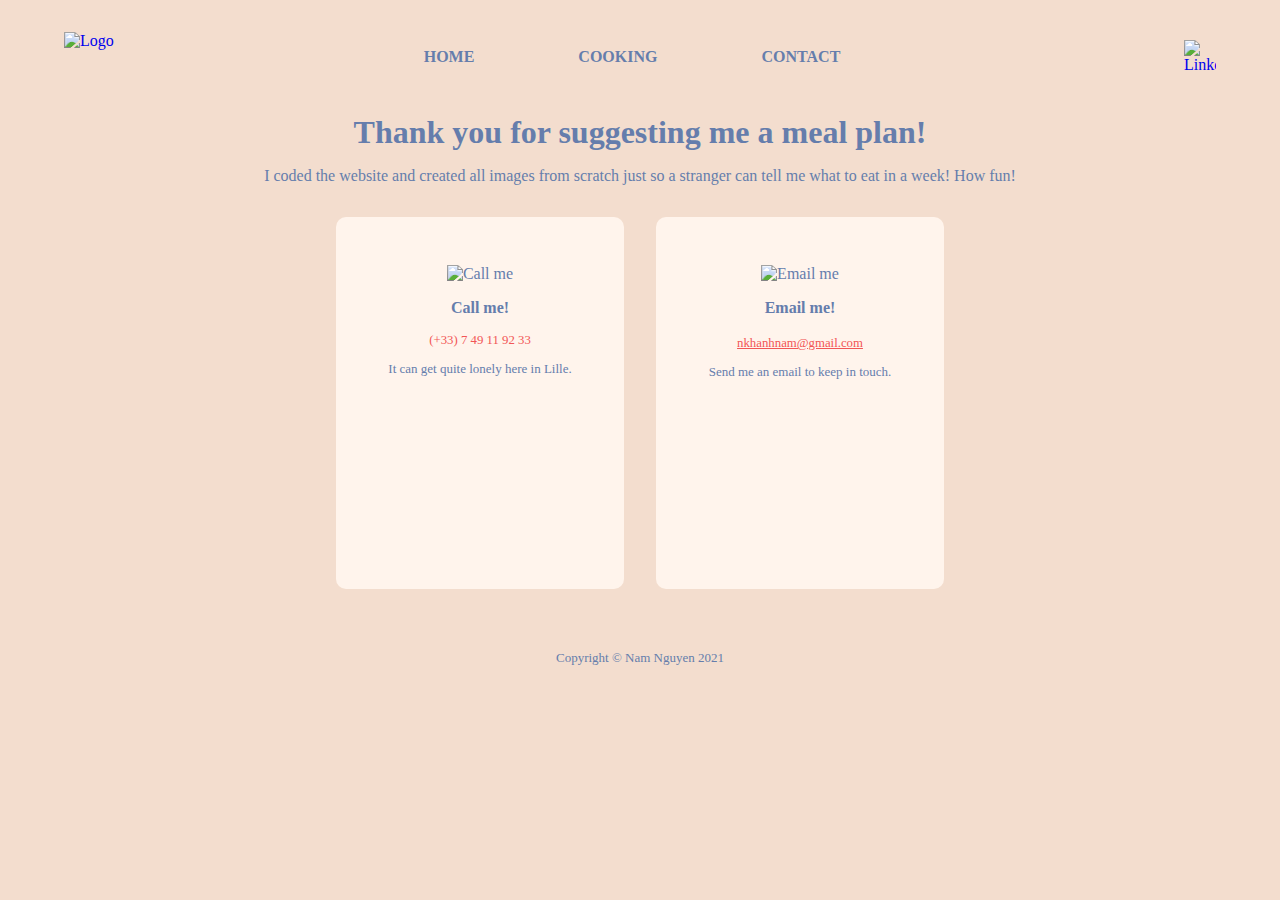
==== contact.html @ d8639057 "Add files via upload" ====
<!DOCTYPE html>
<html>
<head>
    <title>Chez Nam</title>
    <link rel="stylesheet" href="style.css" type="text/css" media="screen" charset="utf-8"/>
    <link rel="shortcut icon" type="image/svg" href="images/Tomato.svg"/>
    <script type="text/javascript" src="scripts/scripts.js"></script>
</head>
<body>
    <header>
        <a href="index.html"><img id="logo" src="images/Logo.svg" alt="Logo"/></a>
        <nav>
            <ul>
                <li><a href="index.html">Home</a></li>
                <li><a href="cooking.html">Cooking</a></li>
                <li><a href="contact.html">Contact</a></li>
            </ul>
        </nav>
        <a href="https://www.linkedin.com/in/nam-nguyen-130840203/" target="_blank"><img id="linkedin" src="images/linkedin.svg" alt="LinkedIn"/></a>
    </header>
    <section>
        <div class="result-text">
            <p class="page-title">Thank you for suggesting me a meal plan!</p>
            <p>I coded the website and created all images from scratch just so a stranger can tell me what to eat in a week! How fun!</p>
        </div>
        <div class="contact-boxes">
            <div class="box">
                <img src="images/Call.svg" alt="Call me"/>
                <p style="font-weight: bold; font-size:medium">Call me!</p>
                <p style="color: #F25656; font-size: 80%">(+33) 7 49 11 92 33</p>
                <p style="font-size: small">It can get quite lonely here in Lille.</p>
            </div>
            <div class="box">
                <img src="images/Email.svg" alt="Email me"/>
                <p style="font-weight: bold; font-size:medium">Email me!</p>
                <a style="color: #F25656; font-size: 80%" href="mailto:nkhanhnam@gmail.com">nkhanhnam@gmail.com</a>
                <p style="font-size: small">Send me an email to keep in touch.</p>
            </div>
    </section>
    <footer>
        <p style="text-align: center; padding-top: 32px; font-size: small;">
            Copyright &copy; Nam Nguyen 2021
        </p>
    </footer>
</body>
</html>
---- style.css ----
/* Fonts */
@font-face { font-family: Montserrat; src: url("./fonts/Montserrat-Regular.ttf"); }
@font-face { font-family: Montserrat; font-weight: lighter; src: url("./fonts/Montserrat-Light.ttf");}
@font-face { font-family: Montserrat; font-weight: bold; src: url("./fonts/Montserrat-Bold.ttf");}
@font-face { font-family: Montserrat; font-weight: bolder; src: url("./fonts/Montserrat-Black.ttf");}
@font-face { font-family: Montserrat; font-weight: medium; src: url("./fonts/Montserrat-Medium.ttf");}
@font-face { font-family: Montserrat; font-style: italic; src: url("./fonts/Montserrat-Italic.ttf");}

/*Logo*/
#logo {
    position: absolute;
    top: 32px;
    left: 64px;
    width: 112px;
}

#linkedin {
    position: absolute;
    top: 40px;
    right: 64px;
    width: 32px;
}

/*Navigation Bar*/
nav ul {
    list-style: none;
    padding: 32px 16px 0 0;
    text-align: center;
}

nav ul li {
    display: inline;
    margin-right: 50px;
    padding-right: 50px;
}

nav ul li:last-child {
    margin: 0px;
    padding: 0px;
}

nav a {
    font-family: Montserrat;
    font-weight: bolder;
    color: #657DAC;
    text-decoration: none;
    text-transform: uppercase;
}

nav a:hover {
    color: #F25656;
}

/*Result picture*/
.result-img, .result-text, .box {
    text-align: center;
    padding: 0 auto;
    margin: 0 auto;
}

.result-img, .contact-boxes {
    display: flex;
    align-items: center;
}

#lost, #won {
    flex: 5;
}

.result-buttons {
    flex: 3;
    max-height: 128px;
    border: none;
    border-radius: 10px;
    color: #fbfbfb;
    font-family: Montserrat;
    font-weight: bold;
    font-size: larger;
    padding: 16px 0;
    text-align: center;
    text-decoration: none;
    cursor: pointer;
    width: 100%;
    margin: 16px 0;
}

.bad-buttons {
    background-color: #F25656;
}

.good-buttons {
    background-color: #657DAC;
}

.result-buttons p {
    padding: 0 16px;
    margin: 0 16px;
}

/*Main Content*/
div .page-title {
    font-size: 200%;
    font-weight: bold;
    margin-bottom: 0;
    padding-bottom: 0;
}

section {
    height: 100%;
    margin: 0 20%;
    border: 0;
    padding: 0;
}


.main-area {
    display: flex;
}

/*Progress Bar*/
#progress-wrapper {
    position: relative;
    margin: 0 16px;
    padding: 0;
    border-radius: 10px;
    height: 32px;
}

#progress {
    position: absolute;
    height: 32px;
    top: 0;
    left: 0;
    width: 100%;
    display: flex;
    justify-content: space-between;
    background-color: rgba(61, 59, 56,.3);
    border-radius: 10px;
    margin: auto;
    padding: 0;
}

.dotw {
    font-weight: bold;
    color: #fff4ec;
    display: inline-block;
    text-align: center;
    vertical-align: top;
    margin: auto;
    z-index: 20;
    cursor: pointer;
}

#progress-bar {
    position: absolute;
    top: 0;
    left: 0;
    background-color: #0FDDAB;
    height: 100%;
    width: 0%;
    overflow: hidden;
}

#on-hover-day {
    display: none;
    position: absolute;
    top: 0;
    left: 0;
    background-color: #FE874A;
    height: 100%;
    width: 100%;
    overflow: hidden;
    z-index: 30;
    padding: 6px 0;
}

/*Table*/
#main-selector {
    position: relative;
    float: left;
    width: 432px;
    border-spacing: 16px;
    border-collapse: separate;
    padding-left: 0;
    margin-left: 0;
}

#main-selector td {
    position: relative;
    width: 88px;
    height: 88px;
    background: #575451;
    border-radius: 10px;
    text-align: center;
    padding: 0;
    margin: 0;
}

@keyframes glowUp {
    from {background-color: #898480;}
    to {background-color: #FFE9D9;}
}

#main-selector td:hover {
    animation-name: glowUp;
    animation-duration: 0.5s;
    background-color: #FFE9D9;
}

@keyframes glowLoop {
    from {background-color: #3d3b38;}
    50% {background-color: #FFE9D9;}
    to {background-color: #3d3b38;}
}

td img {
    position: relative;
    z-index: 20;
    cursor: pointer;
}

.tick-box {
    position: absolute;
    top: 0;
    left: 0;
    background-color:rgba(0, 0, 0, 0.3);
    width: 100%;
    height: 100%;
    border: 8px solid #0FDDAB;
    box-sizing: border-box;
    border-radius: 10px;
    overflow: hidden;
    text-align: center;
    display: none;
    animation-name: glowLoop;
    animation-duration: 1s;
    animation-iteration-count: infinite;
    margin: 0;
    padding: 0;
    z-index: 10;
}

/*Tooltip box*/
.tooltip {
    flex: 1;
    float: none;
    display: block;
    overflow: hidden;
    background: #fff4ec;
    border-radius: 10px;
    margin: 16px;
}
.tooltip-box:not(#default-tooltip) {
    display: none;
}
.tooltip-box {
    padding: 16px 32px 0 32px;
    height: 128px;
    font-size: small;
    position: relative;
}

.tooltip-title {
    font-size: 200%;
    font-weight: bold;
    margin: 16px 0 0 0;
    padding: 0;
}

.question {
    position: absolute;
    top: 32px;
    right: 32px;
    display: flex;
    align-items: center;
    background-color: #0FDDAB;
    border-radius: 10px;
    color: #fff4ec;
    font-family: Montserrat;
    font-weight: bold;
    font-size: larger;
    text-align: center;
    text-decoration: none;
    cursor: pointer;
    height: 32px;
    width: 32px;
    margin: 0;  
}

.question img {
    width: 50%;
    padding: 20% 25%;
}

.shopping-cart {
    font-size: smaller;
    font-style: italic;
    margin: 0;
}

#countertop li {
    margin: 16px auto;
}

.part-of-tooltip {
    position: relative;
    margin: 0 32px;
}

/*Button*/
.dish-buttons {
    background-color: #0FDDAB;
    border: none;
    border-radius: 10px;
    color: #fff4ec;
    font-family: Montserrat;
    font-weight: bold;
    font-size: larger;
    padding: 16px 0;
    text-align: center;
    text-decoration: none;
    cursor: pointer;
    width: 100%;
    margin: 16px 0;
}

@keyframes button-hover {
    from {background-color: #0FDDAB;}
    to {background-color: #FE874A;}
}

#game-over {
    animation-name: unset;
    background-color: #F25656;
}

/*Overlay*/
#overlay, .dish, .overlay-buttons {
    display: none;
}
.overlay-buttons p {
    padding: 0;
    margin: 0;
}

.button-tooltip {
    padding: 0 auto;
    font-style: italic;
    font-size: xx-small;
}


#overlay {
    position: fixed;
    width: 100%;
    height: 100%;
    top: 0;
    left: 0;
    right: 0;
    bottom: 0;
    background-color: rgba(0,0,0,0.5);
    z-index: 100;
    padding: 0;
    margin: 0;
}

#cooking-done {
    position: relative;
    top: 30%;
    left: 28%;
    width: 40%;
    height: 40%;
    border-radius: 10px;
    margin: 0;
    padding: 32px;
    background-color: #fff4ec;
}

#dish-area {
    float: left;
    width: 50%;
    height: 100%;
    background-color: #F3DDCE;
    border-radius: 10px;
    align-items: center;
    padding: auto;
}

.dish {
    position: relative;
    width: 90%;
    margin: auto;
}

#dish-text {
    padding: 0 0 0 32px;
    margin: 0 auto;
}

#desc {
    font-size: small;
    margin-bottom: 32px;
}

.dish-buttons:hover, .home a:hover {
    animation: button-hover .5s;
    background-color: #FE874A;
}

#dish-title {
    text-align: center; 
    margin-top: 8px;
    font-size: x-large;
    font-weight: bold;
}

/*Between games*/
.out-of-stock {
    position: absolute;
    top: 0;
    left: 0;
    color: #fff4ec;
    font-weight: bold;
    background-color:rgba(66, 66, 66, 0.8);
    width: 100%;
    height: 100%;
    border-radius: 10px;
    overflow: hidden;
    text-align: center;
    display: none;
    margin: 0;
    padding: 16px auto;
    z-index: 50;
}


/*Decoration*/
body{
    background-color: #F3DDCE;
    font-family: Montserrat;
    color: #657DAC;
    overflow: unset;
    padding: 0;
    margin: 0;
}

body:not(.index) {
    background-image: url("./images/BG2.svg");
    background-repeat: no-repeat;
    background-attachment: fixed;
    background-position: bottom;
    background-size: 100%;
    overflow: hidden;
}

div {
    overflow: hidden;
}

/*Leaves wiggling*/
@keyframes wiggle {
    0% {bottom: -200px}
    60% {bottom: -128px; transform: rotate(0deg)}
    70% {transform: rotate(0deg)}
    75% {transform: rotate(-10deg)}
    80% {transform: rotate(10deg)}
    85% {transform: rotate(-10deg)}
    90% {transform: rotate(0deg)}
    92% {transform: rotate(-5deg)}
    94% {transform: rotate(0deg)}
    96% {transform: rotate(2deg)}
    97% {transform: rotate(0deg)}
    98% {transform: rotate(-1deg)}
    100% {transform: rotate(0deg)}
}

div .bottom-left {
    position: absolute;
    bottom: -128px;
    left: -224px;
    transform-origin: 250px 437.5px;
    animation-name: wiggle;
    animation-duration: 3s;
    animation-timing-function: ease-out;
}

div .bottom-right {
    position: absolute;
    bottom: -128px;
    right: -224px;
    transform-origin: 250px 437.5px;
    animation-name: wiggle;
    animation-duration: 3s;
    animation-timing-function: ease-out;
}

/*Contact*/
.box {
    flex: 5;
    background-color: #fff4ec;
    border-radius: 10px;
    height: 276px;
    margin: 16px;
    padding: 48px;
}

.contact-boxes {
    padding: 0 64px;
}

.box img {
    width: 70%;
}

/*Home*/
#index-section {
    margin: 0;
    overflow: hidden;
}

.home {
    display: flex;
    align-items: center;
    padding: 64px 0;
    margin: 64px 0;
}

.home:first-child {
    margin-top: 32px;
}

.home:last-child {
    margin-bottom: 0;
}

.home img {
    flex: 3;
    margin: 0;
    padding: 0 10% 0 0;
}

.home div {
    flex: 4;
    padding: 0 5% 0 10%;
    margin: 0;
}

.home:nth-child(even) {
    background-color: #FFB38D;
    width: 100%;
}

.home:nth-child(even) img {
    flex: 3;
    padding: 0 5% 0 10%;
    margin: 0;
}

.home:nth-child(even) div {
    flex: 4;
    margin: 0;
    padding: 0 10% 0 0;
}

.home a {
    background-color: #0FDDAB;
    display: block;
    border-radius: 10px;
    color: #fff4ec;
    font-family: Montserrat;
    font-weight: bold;
    font-size: larger;
    padding: 16px 0;
    text-align: center;
    text-decoration: none;
    cursor: pointer;
    width: 100%;
    margin: 32px 0;
}
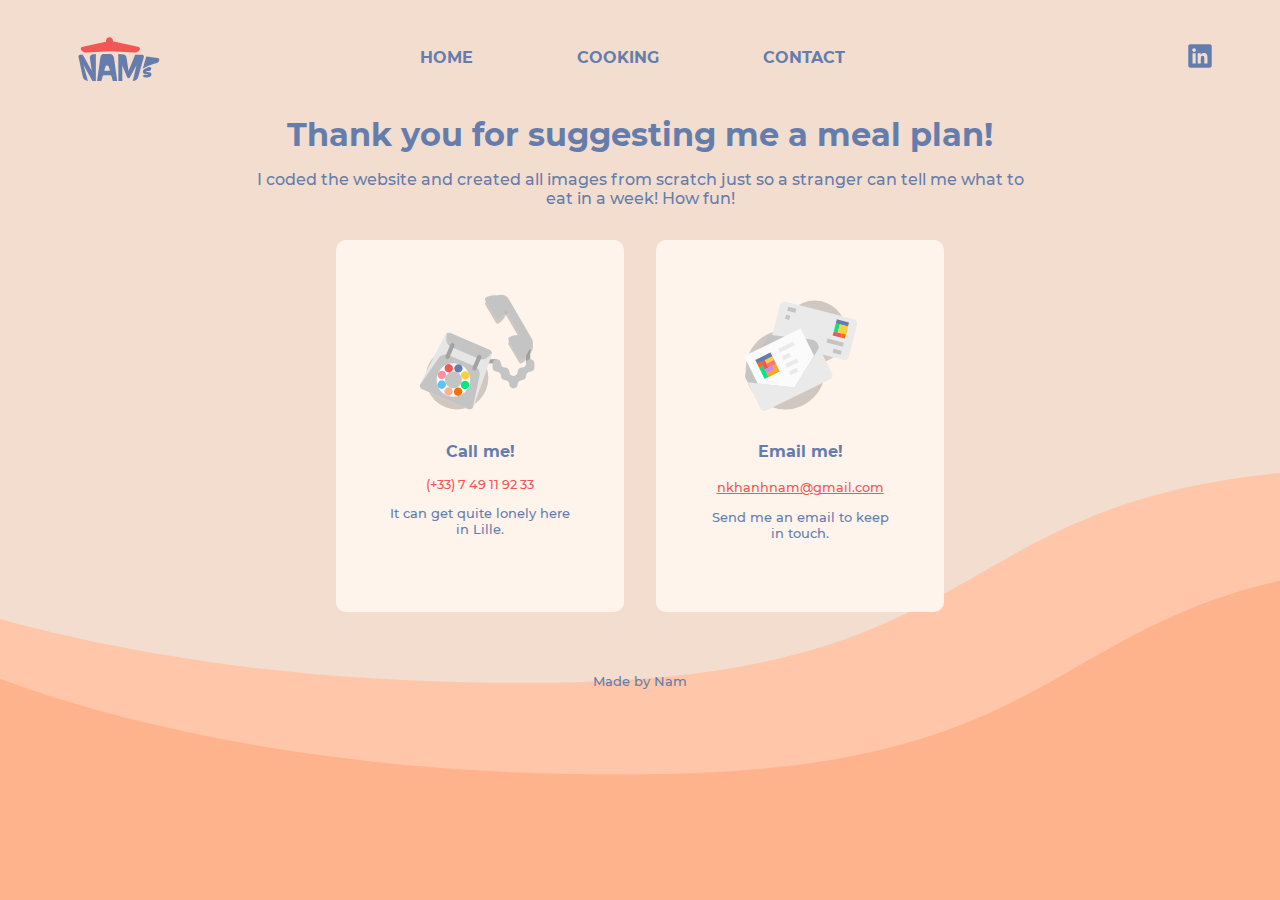
==== commit 97019ec6: "Update contact.html" ====
--- a/contact.html
+++ b/contact.html
@@ -39,8 +39,8 @@
     </section>
     <footer>
         <p style="text-align: center; padding-top: 32px; font-size: small;">
-            Copyright &copy; Nam Nguyen 2021
+            Made by Nam
         </p>
     </footer>
 </body>
-</html>+</html>
